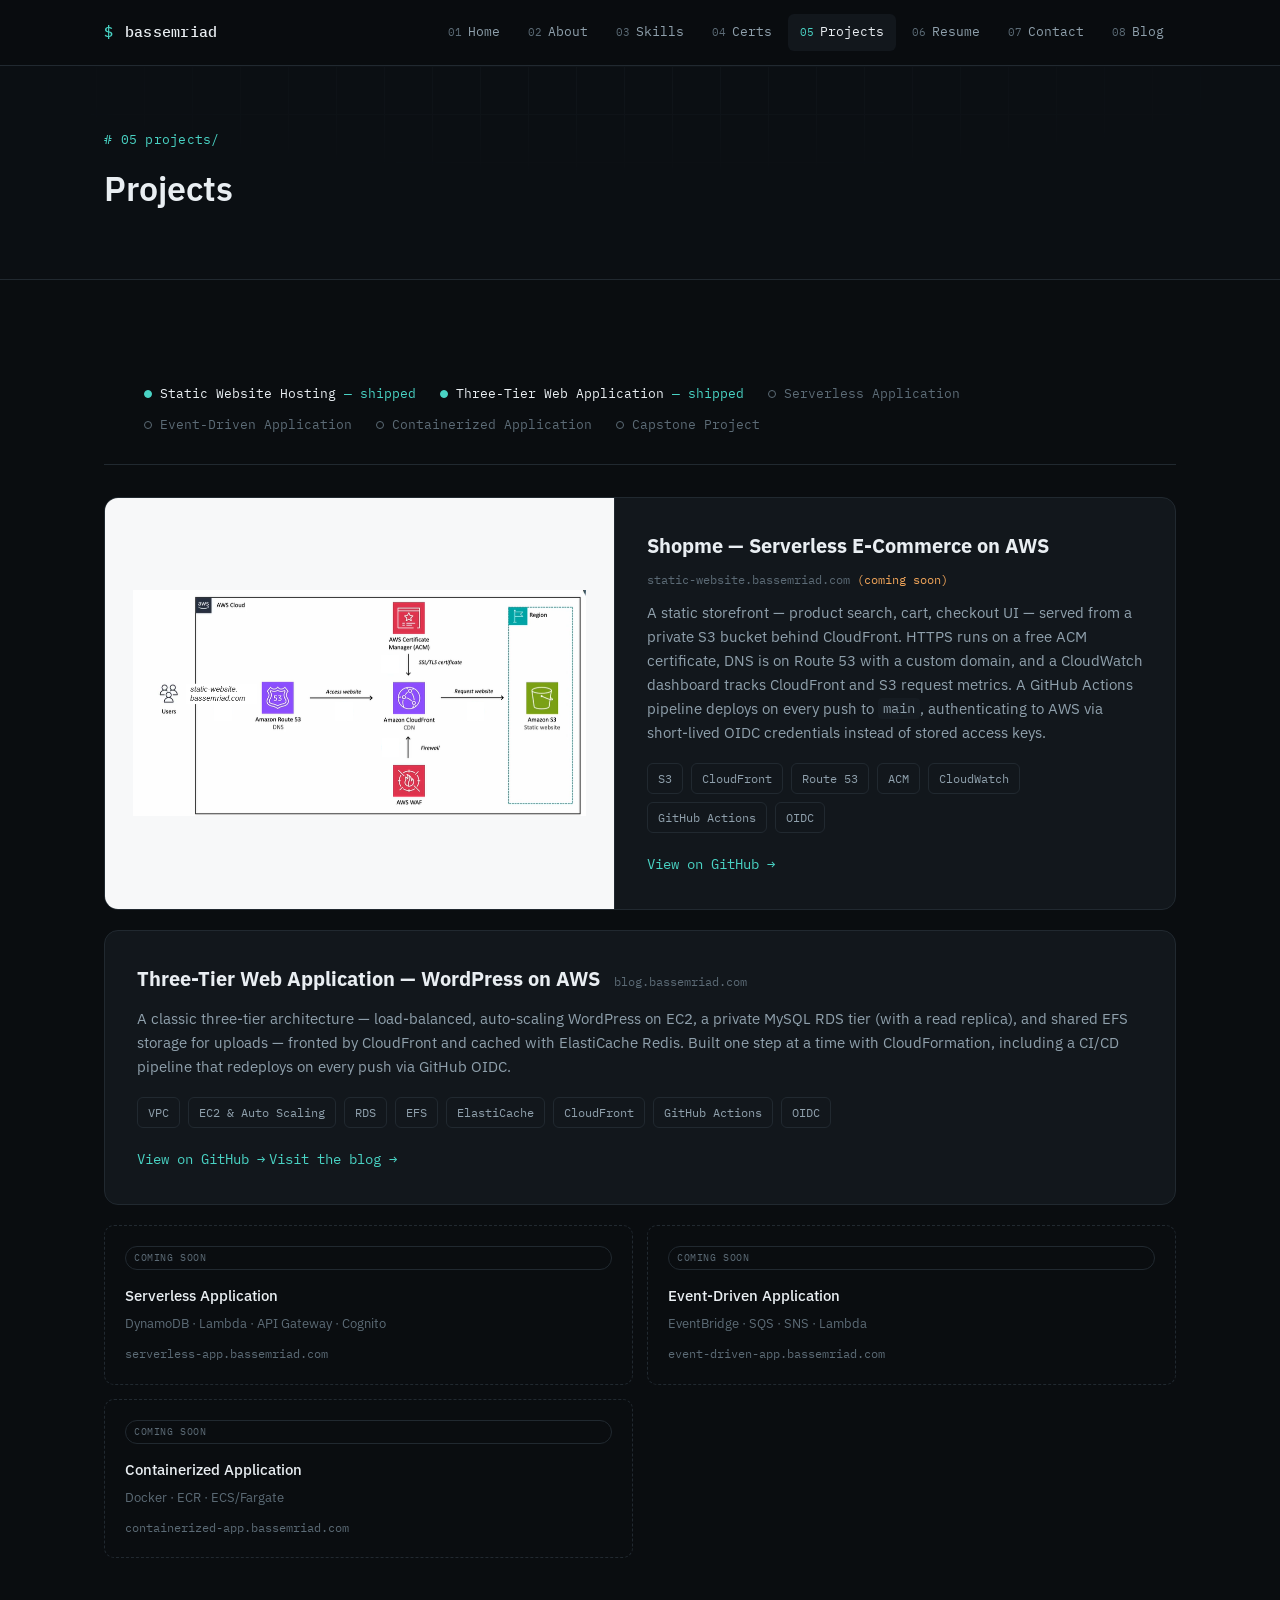
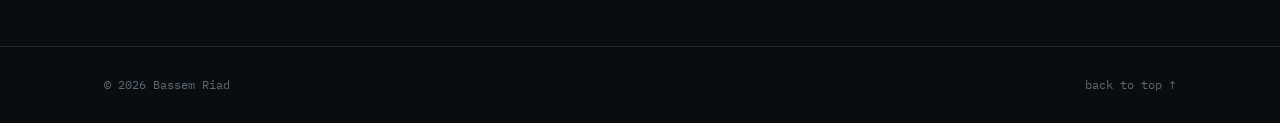
==== projects.html @ d6ad09d3 "Initial commit: personal portfolio site Multi-page portfolio (Home, About, Skills, Certs, Projects, " ====
<!DOCTYPE html>
<html lang="en">
<head>
<meta charset="UTF-8">
<meta name="viewport" content="width=device-width, initial-scale=1">
<title>Projects — Bassem Riad</title>
<meta name="description" content="Cloud projects built by Bassem Riad on AWS, one bootcamp milestone at a time.">
<link rel="preconnect" href="https://fonts.googleapis.com">
<link rel="preconnect" href="https://fonts.gstatic.com" crossorigin>
<link href="https://fonts.googleapis.com/css2?family=IBM+Plex+Mono:wght@400;500;600&family=IBM+Plex+Sans:wght@400;500;600;700&display=swap" rel="stylesheet">
<link rel="stylesheet" href="style.css">
</head>
<body>

<div class="skip"><a href="#main">Skip to content</a></div>

<header class="nav" id="siteNav">
  <div class="nav-inner">
    <a class="nav-brand" href="index.html"><span class="nav-brand-mono">$</span> bassemriad</a>
    <button class="nav-toggle" id="navToggle" aria-expanded="false" aria-controls="navLinks" aria-label="Toggle menu">
      <span></span><span></span><span></span>
    </button>
    <nav class="nav-links" id="navLinks">
      <a href="index.html"><em>01</em>Home</a>
      <a href="about.html"><em>02</em>About</a>
      <a href="skills.html"><em>03</em>Skills</a>
      <a href="certifications.html"><em>04</em>Certs</a>
      <a href="projects.html" class="active"><em>05</em>Projects</a>
      <a href="resume.html"><em>06</em>Resume</a>
      <a href="contact.html"><em>07</em>Contact</a>
      <a href="https://blog.bassemriad.com" target="_blank" rel="noopener"><em>08</em>Blog</a>
    </nav>
  </div>
</header>

<main id="main">

  <section class="page-header">
    <div class="hero-grid" aria-hidden="true"></div>
    <div class="wrap">
      <p class="eyebrow"># 05 projects/</p>
      <h1 class="section-title">Projects</h1>
    </div>
  </section>

  <section class="section">
    <div class="wrap">
      <ol class="roadmap-list">
        <li class="is-done"><span class="roadmap-dot"></span>Static Website Hosting <em>— shipped</em></li>
        <li class="is-done"><span class="roadmap-dot"></span>Three-Tier Web Application <em>— shipped</em></li>
        <li><span class="roadmap-dot"></span>Serverless Application</li>
        <li><span class="roadmap-dot"></span>Event-Driven Application</li>
        <li><span class="roadmap-dot"></span>Containerized Application</li>
        <li><span class="roadmap-dot"></span>Capstone Project</li>
      </ol>

      <article class="project-card project-card-featured">
        <div class="project-diagram project-diagram-aws" aria-hidden="true">
          <img src="assets/shopme-architecture.png" alt="" width="898" height="449" loading="lazy">
        </div>
        <div class="project-body">
          <div class="project-body-head">
            <h3>Shopme — Serverless E-Commerce on AWS</h3>
            <span class="subdomain">static-website.bassemriad.com <em>(coming soon)</em></span>
          </div>
          <p>
            A static storefront — product search, cart, checkout UI — served from
            a private S3 bucket behind CloudFront. HTTPS runs on a free ACM
            certificate, DNS is on Route&nbsp;53 with a custom domain, and a
            CloudWatch dashboard tracks CloudFront and S3 request metrics. A
            GitHub Actions pipeline deploys on every push to <code>main</code>,
            authenticating to AWS via short-lived OIDC credentials instead of
            stored access keys.
          </p>
          <div class="chips">
            <span>S3</span><span>CloudFront</span><span>Route 53</span><span>ACM</span>
            <span>CloudWatch</span><span>GitHub Actions</span><span>OIDC</span>
          </div>
          <div class="project-links">
            <a href="https://github.com/BassemRiad/serverless-ecommerce-aws" target="_blank" rel="noopener">View on GitHub →</a>
          </div>
        </div>
      </article>

      <article class="project-card project-card-featured">
        <div class="project-body">
          <div class="project-body-head">
            <h3>Three-Tier Web Application — WordPress on AWS</h3>
            <span class="subdomain">blog.bassemriad.com</span>
          </div>
          <p>
            A classic three-tier architecture — load-balanced, auto-scaling
            WordPress on EC2, a private MySQL RDS tier (with a read replica),
            and shared EFS storage for uploads — fronted by CloudFront and
            cached with ElastiCache Redis. Built one step at a time with
            CloudFormation, including a CI/CD pipeline that redeploys on
            every push via GitHub OIDC.
          </p>
          <div class="chips">
            <span>VPC</span><span>EC2 &amp; Auto Scaling</span><span>RDS</span>
            <span>EFS</span><span>ElastiCache</span><span>CloudFront</span>
            <span>GitHub Actions</span><span>OIDC</span>
          </div>
          <div class="project-links">
            <a href="https://github.com/BassemRiad/three-tier-web-app-aws" target="_blank" rel="noopener">View on GitHub →</a>
            <a href="https://blog.bassemriad.com" target="_blank" rel="noopener">Visit the blog →</a>
          </div>
        </div>
      </article>

      <div class="project-grid-minor">
        <div class="project-card-minor">
          <span class="soon">Coming soon</span>
          <h4>Serverless Application</h4>
          <p>DynamoDB · Lambda · API Gateway · Cognito</p>
          <span class="subdomain">serverless-app.bassemriad.com</span>
        </div>
        <div class="project-card-minor">
          <span class="soon">Coming soon</span>
          <h4>Event-Driven Application</h4>
          <p>EventBridge · SQS · SNS · Lambda</p>
          <span class="subdomain">event-driven-app.bassemriad.com</span>
        </div>
        <div class="project-card-minor">
          <span class="soon">Coming soon</span>
          <h4>Containerized Application</h4>
          <p>Docker · ECR · ECS/Fargate</p>
          <span class="subdomain">containerized-app.bassemriad.com</span>
        </div>
      </div>
    </div>
  </section>

</main>

<footer class="footer">
  <div class="wrap footer-inner">
    <span>© <span id="year"></span> Bassem Riad</span>
    <a href="#" class="footer-top">back to top ↑</a>
  </div>
</footer>

<script src="script.js"></script>
</body>
</html>
---- style.css ----
/* ---------- Tokens ---------- */
:root{
  --bg:#0A0D10;
  --bg-hero:#0B0F13;
  --panel:#12171C;
  --panel-2:#161C22;
  --border:#212930;
  --text:#E9EEF2;
  --text-dim:#8FA0AC;
  --text-faint:#5C6B76;
  --accent:#49D3C4;
  --accent-soft:rgba(73,211,196,.12);
  --accent-2:#F2A65A;
  --accent-2-soft:rgba(242,166,90,.14);
  --radius:10px;
  --maxw:1120px;
  --font-display:'IBM Plex Sans',system-ui,sans-serif;
  --font-body:'IBM Plex Sans',system-ui,sans-serif;
  --font-mono:'IBM Plex Mono',ui-monospace,SFMono-Regular,Consolas,monospace;
  color-scheme: dark;
}

/* ---------- Reset ---------- */
*,*::before,*::after{box-sizing:border-box}
html{scroll-behavior:smooth}
body{
  margin:0;
  background:var(--bg);
  color:var(--text);
  font-family:var(--font-body);
  font-size:16px;
  line-height:1.6;
  -webkit-font-smoothing:antialiased;
}
img{max-width:100%;display:block}
a{color:inherit;text-decoration:none}
h1,h2,h3,h4{font-family:var(--font-display);margin:0;text-wrap:balance}
p{margin:0}
ul{margin:0;padding:0;list-style:none}
button{font:inherit;color:inherit;background:none;border:0;cursor:pointer}
code{font-family:var(--font-mono);background:var(--panel-2);padding:.1em .4em;border-radius:4px;font-size:.9em}
:focus-visible{outline:2px solid var(--accent);outline-offset:2px}
@media (prefers-reduced-motion: reduce){
  html{scroll-behavior:auto}
  *,*::before,*::after{animation-duration:.001ms !important;transition-duration:.001ms !important}
}

.skip a{position:absolute;left:-999px;top:0;background:var(--accent);color:#04201c;padding:10px 16px;z-index:200}
.skip a:focus{left:16px;top:16px}

.wrap{max-width:var(--maxw);margin:0 auto;padding-inline:24px}

section{scroll-margin-top:76px}

/* ---------- Nav ---------- */
.nav{
  position:sticky;top:0;z-index:100;
  background:rgba(10,13,16,.78);
  backdrop-filter:blur(10px);
  border-bottom:1px solid var(--border);
}
.nav-inner{
  max-width:var(--maxw);margin:0 auto;padding:14px 24px;
  display:flex;align-items:center;justify-content:space-between;
}
.nav-brand{
  font-family:var(--font-mono);font-weight:500;letter-spacing:.02em;font-size:15px;
}
.nav-brand-mono{color:var(--accent);margin-right:2px}
.nav-links{display:flex;gap:4px}
.nav-links a{
  font-family:var(--font-mono);font-size:13px;color:var(--text-dim);
  padding:8px 12px;border-radius:6px;transition:color .15s, background .15s;
  display:flex;align-items:center;gap:6px;
}
.nav-links a em{font-style:normal;color:var(--text-faint);font-size:11px}
.nav-links a:hover,.nav-links a.active{color:var(--text);background:var(--panel)}
.nav-links a.active em{color:var(--accent)}

.nav-toggle{display:none;flex-direction:column;gap:4px;padding:8px}
.nav-toggle span{width:22px;height:2px;background:var(--text)}

/* ---------- Buttons ---------- */
.btn{
  display:inline-flex;align-items:center;gap:8px;
  padding:12px 22px;border-radius:8px;
  font-family:var(--font-mono);font-size:14px;font-weight:500;
  border:1px solid transparent;transition:transform .15s, background .15s, border-color .15s;
  white-space:nowrap;
}
.btn:hover{transform:translateY(-1px)}
.btn-primary{background:var(--accent);color:#04201c}
.btn-primary:hover{background:#5EDDCF}
.btn-ghost{border-color:var(--border);color:var(--text)}
.btn-ghost:hover{border-color:var(--accent);color:var(--accent)}

/* ---------- Eyebrow / section titles ---------- */
.eyebrow{
  font-family:var(--font-mono);font-size:13px;color:var(--accent);
  margin-bottom:10px;letter-spacing:.02em;
}
.section-title{font-size:clamp(26px,4vw,34px);font-weight:600;margin-bottom:28px}

.section{padding-block:88px}
.section-alt{background:var(--bg-hero)}

/* ---------- Page header (non-home pages) ---------- */
.page-header{
  position:relative;overflow:hidden;
  background:var(--bg-hero);
  border-bottom:1px solid var(--border);
  padding-block:64px 36px;
}
.page-header .hero-grid{opacity:.25}
.page-header .resume-head{margin-bottom:0}
.not-found{padding-block:96px}
.not-found-text{color:var(--text-dim);margin:14px 0 24px;max-width:48ch}

/* ---------- Home hub grid ---------- */
.hub-grid{display:grid;grid-template-columns:repeat(3,1fr);gap:18px}
.hub-card{
  display:flex;flex-direction:column;gap:8px;
  background:var(--panel);border:1px solid var(--border);border-radius:var(--radius);
  padding:24px;transition:border-color .2s, box-shadow .2s, transform .2s;
}
.hub-card:hover{
  border-color:var(--accent);transform:translateY(-3px);
  box-shadow:0 20px 40px -28px var(--accent-soft);
}
.hub-card:hover .hub-card-arrow{color:var(--accent)}
.hub-card-file{font-family:var(--font-mono);font-size:12px;color:var(--accent)}
.hub-card h3{font-size:18px}
.hub-card p{color:var(--text-dim);font-size:14px}
.hub-card-arrow{
  margin-top:auto;padding-top:6px;font-family:var(--font-mono);font-size:13px;
  color:var(--text-faint);transition:color .15s;
}

/* ---------- Live GitHub feed ---------- */
.github-feed{display:grid;grid-template-columns:repeat(3,1fr);gap:16px}
.github-feed-status{color:var(--text-faint);font-family:var(--font-mono);font-size:13px}
.github-feed-status a{color:var(--accent)}
.github-repo{
  display:flex;flex-direction:column;gap:8px;
  background:var(--panel);border:1px solid var(--border);border-radius:var(--radius);
  padding:20px;transition:border-color .2s, box-shadow .2s, transform .2s;
}
.github-repo:hover{
  border-color:var(--accent);transform:translateY(-3px);
  box-shadow:0 20px 40px -28px var(--accent-soft);
}
.github-repo-head{display:flex;align-items:baseline;justify-content:space-between;gap:8px}
.github-repo-head h3{font-family:var(--font-mono);font-size:14px;color:var(--text)}
.github-lang{font-family:var(--font-mono);font-size:11px;color:var(--accent-2)}
.github-repo p{color:var(--text-dim);font-size:13px;flex:1}
.github-repo-meta{font-family:var(--font-mono);font-size:11px;color:var(--text-faint)}

/* ---------- Hero ---------- */
.hero{
  position:relative;
  padding-block:120px 100px;
  overflow:hidden;
  background:var(--bg-hero);
  border-bottom:1px solid var(--border);
}
.hero-grid{
  position:absolute;inset:0;
  background-image:
    linear-gradient(var(--border) 1px, transparent 1px),
    linear-gradient(90deg, var(--border) 1px, transparent 1px);
  background-size:48px 48px;
  opacity:.35;
  mask-image:radial-gradient(ellipse 70% 60% at 50% 10%, black 0%, transparent 75%);
}
.hero-glow{
  position:absolute;inset:0;pointer-events:none;
  background:radial-gradient(480px circle at var(--mx,50%) var(--my,20%), var(--accent-soft), transparent 70%);
  transition:opacity .3s;
}
@media (max-width:900px){ .hero-glow{display:none} }

.eyebrow-typed{display:inline-flex;align-items:center;gap:2px}
.cursor{
  width:8px;height:16px;background:var(--accent);
  display:inline-block;animation:blink 1s step-end infinite;
}
@keyframes blink{0%,49%{opacity:1}50%,100%{opacity:0}}
.hero-inner{
  position:relative;
  display:grid;grid-template-columns:1.3fr 1fr;gap:56px;align-items:center;
}
.hero-copy h1{
  font-size:clamp(40px,6vw,64px);font-weight:700;letter-spacing:-.01em;line-height:1.05;
  margin-block:6px 8px;
}
.hero-role{
  font-family:var(--font-mono);color:var(--accent);font-size:18px;margin-bottom:18px;
}
.hero-tagline{color:var(--text-dim);font-size:17px;max-width:46ch;margin-bottom:32px}
.hero-actions{display:flex;gap:12px;flex-wrap:wrap}

.status-card{
  background:var(--panel);border:1px solid var(--border);border-radius:12px;
  padding:22px;
  animation:rise .6s ease both .1s;
  transition:border-color .2s, box-shadow .2s;
}
.status-card:hover{border-color:var(--accent);box-shadow:0 0 0 1px var(--accent-soft), 0 24px 48px -24px var(--accent-soft)}
.status-card-head{margin-bottom:16px}
.status-title{font-family:var(--font-mono);font-size:12px;letter-spacing:.08em;color:var(--text-dim)}
.status-facts div{
  display:flex;align-items:baseline;justify-content:space-between;gap:12px;
  font-size:14px;padding-block:11px;border-top:1px solid var(--border);
}
.status-facts div:first-child{border-top:0}
.status-facts dt{font-family:var(--font-mono);font-size:11px;color:var(--text-faint);text-transform:uppercase;letter-spacing:.04em}
.status-facts dd{margin:0;color:var(--text);text-align:right}

@keyframes rise{from{opacity:0;transform:translateY(10px)}to{opacity:1;transform:translateY(0)}}

/* ---------- About ---------- */
.about-grid{display:grid;grid-template-columns:1.6fr 1fr;gap:48px}
.about-bio{color:var(--text-dim);font-size:16px;max-width:64ch}
.about-facts{
  display:flex;flex-direction:column;gap:16px;
  border-left:1px solid var(--border);padding-left:24px;
}
.about-facts dt{font-family:var(--font-mono);font-size:11px;color:var(--text-faint);text-transform:uppercase;letter-spacing:.06em;margin-bottom:4px}
.about-facts dd{margin:0;font-size:15px}

/* ---------- Skills ---------- */
.skills-grid{display:grid;grid-template-columns:repeat(3,1fr);gap:18px}
.skill-card{
  background:var(--panel);border:1px solid var(--border);border-radius:var(--radius);
  padding:22px;
  transition:border-color .2s, box-shadow .2s, transform .2s;
}
.skill-card:hover{
  border-color:var(--accent);transform:translateY(-3px);
  box-shadow:0 20px 40px -28px var(--accent-soft);
}
.skill-card h3{font-size:15px;margin-bottom:14px;color:var(--text)}
.chips{display:flex;flex-wrap:wrap;gap:8px}
.chips span{
  font-family:var(--font-mono);font-size:12px;color:var(--text-dim);
  border:1px solid var(--border);border-radius:6px;padding:5px 10px;
  transition:border-color .15s, color .15s;
}
.skill-card:hover .chips span{border-color:var(--border)}
.chips span:hover{border-color:var(--accent);color:var(--text)}

/* ---------- Certifications ---------- */
.certs-intro{font-family:var(--font-mono);font-size:13px;color:var(--text-faint);margin-bottom:24px}
.cert-grid{display:grid;grid-template-columns:repeat(4,1fr);gap:18px}
.cert-card{
  display:flex;flex-direction:column;
  background:var(--panel);border:1px solid var(--border);border-radius:var(--radius);
  padding:24px;text-align:left;transition:border-color .15s, transform .15s;
}
.cert-card:hover{
  border-color:var(--accent-2);transform:translateY(-3px);
  box-shadow:0 20px 40px -28px var(--accent-2-soft);
}
.cert-badge{
  width:46px;height:46px;border-radius:9px;
  background:var(--accent-2-soft);color:var(--accent-2);
  display:flex;align-items:center;justify-content:center;
  font-family:var(--font-mono);font-weight:600;font-size:12px;margin-bottom:16px;
}
.cert-card h3{font-size:15px;line-height:1.35;margin-bottom:6px}
.cert-issuer{font-family:var(--font-mono);font-size:12px;color:var(--text-faint)}
.cert-verify{
  margin-top:16px;padding-top:14px;border-top:1px solid var(--border);
  font-family:var(--font-mono);font-size:12px;color:var(--accent-2);
}

/* ---------- Projects ---------- */
.project-card-featured{
  display:grid;grid-template-columns:1fr 1.1fr;gap:0;
  background:var(--panel);border:1px solid var(--border);border-radius:14px;
  overflow:hidden;margin-bottom:20px;
  transition:border-color .2s, box-shadow .2s;
}
.project-card-featured:hover{
  border-color:var(--accent);
  box-shadow:0 28px 56px -32px var(--accent-soft);
}
.project-diagram{
  background:var(--panel-2);display:flex;align-items:center;justify-content:center;
  padding:28px;border-right:1px solid var(--border);
}
.project-diagram svg,.project-diagram img{width:100%;height:auto}
.project-diagram-aws{background:#F7F8F9}
.project-card-featured:has(.project-body:only-child){grid-template-columns:1fr}
.roadmap-list{
  display:flex;flex-wrap:wrap;gap:10px 24px;
  margin-bottom:32px;padding-bottom:28px;border-bottom:1px solid var(--border);
}
.roadmap-list li{
  display:flex;align-items:center;gap:8px;
  font-family:var(--font-mono);font-size:13px;color:var(--text-faint);
}
.roadmap-list li.is-done{color:var(--text)}
.roadmap-list em{font-style:normal;color:var(--accent)}
.roadmap-dot{width:8px;height:8px;border-radius:50%;border:1.5px solid var(--text-faint);flex:none}
.roadmap-list li.is-done .roadmap-dot{background:var(--accent);border-color:var(--accent)}

.project-body{padding:32px}
.project-body-head{display:flex;flex-wrap:wrap;align-items:baseline;gap:8px 14px;margin-bottom:12px}
.project-body h3{font-size:20px}
.project-body p{color:var(--text-dim);font-size:15px;margin-bottom:18px}
.subdomain{
  font-family:var(--font-mono);font-size:12px;color:var(--text-faint);
  white-space:nowrap;
}
.subdomain em{font-style:normal;color:var(--accent-2)}
.project-links{margin-top:18px}
.project-links a{
  font-family:var(--font-mono);font-size:14px;color:var(--accent);
  border-bottom:1px solid transparent;
}
.project-links a:hover{border-color:var(--accent)}

.project-grid-minor{display:grid;grid-template-columns:repeat(2,1fr);gap:14px}
.project-card-minor{
  border:1px dashed var(--border);border-radius:var(--radius);
  padding:20px;display:flex;flex-direction:column;gap:6px;
}
.project-card-minor h4{font-size:15px;font-weight:500;color:var(--text);margin-top:8px}
.project-card-minor p{font-size:13px;color:var(--text-faint);margin:0}
.project-card-minor .subdomain{margin-top:4px}
.soon{
  font-family:var(--font-mono);font-size:10px;letter-spacing:.06em;text-transform:uppercase;
  color:var(--text-faint);border:1px solid var(--border);padding:3px 8px;border-radius:20px;
}

/* ---------- Resume ---------- */

.resume-head{display:flex;align-items:center;justify-content:space-between;gap:20px;margin-bottom:32px;flex-wrap:wrap}
.resume-head .section-title{margin-bottom:0}
.timeline{display:grid;grid-template-columns:1fr 1fr;gap:48px}
.timeline-kicker{
  font-family:var(--font-mono);font-size:13px;color:var(--text-faint);
  text-transform:uppercase;letter-spacing:.06em;margin-bottom:20px;
}
.timeline-item{
  display:grid;grid-template-columns:120px 1fr;gap:18px;
  padding-block:16px;border-top:1px solid var(--border);
}
.timeline-item:first-of-type{border-top:0}
.timeline-date{font-family:var(--font-mono);font-size:12px;color:var(--accent);padding-top:3px}
.timeline-content h4{font-size:16px;margin-bottom:8px}
.timeline-content h4 span{font-weight:400;color:var(--text-faint);font-size:14px}
.timeline-content ul{display:flex;flex-direction:column;gap:6px}
.timeline-content li{
  color:var(--text-dim);font-size:14px;padding-left:16px;position:relative;
}
.timeline-content li::before{content:"—";position:absolute;left:0;color:var(--text-faint)}
.resume-note{
  margin-top:28px;font-family:var(--font-mono);font-size:12px;color:var(--text-faint);
  border-top:1px solid var(--border);padding-top:18px;
}

/* ---------- Contact ---------- */
.contact-wrap{display:grid;grid-template-columns:1fr 1fr;gap:56px;align-items:start}
.contact-intro{color:var(--text-dim);font-size:16px;margin-bottom:28px;max-width:40ch}
.social-list{display:flex;flex-direction:column;gap:4px}
.social-list a{
  font-family:var(--font-mono);font-size:15px;padding-block:10px;
  border-top:1px solid var(--border);color:var(--text-dim);
  display:flex;align-items:center;justify-content:space-between;
}
.social-list a:hover{color:var(--accent)}

.contact-form{
  background:var(--panel);border:1px solid var(--border);border-radius:var(--radius);
  padding:28px;display:flex;flex-direction:column;gap:6px;
}
.contact-form label{font-family:var(--font-mono);font-size:12px;color:var(--text-dim);margin-top:14px}
.contact-form input,.contact-form textarea{
  background:var(--panel-2);border:1px solid var(--border);border-radius:7px;
  color:var(--text);padding:11px 12px;font-family:var(--font-body);font-size:14px;
  resize:vertical;
}
.contact-form input:focus,.contact-form textarea:focus{border-color:var(--accent)}
.contact-form button{margin-top:20px}
.contact-status{font-family:var(--font-mono);font-size:13px;color:var(--accent);min-height:18px;margin-top:12px}
.contact-fineprint{font-size:12px;color:var(--text-faint);margin-top:6px}

/* ---------- Footer ---------- */
.footer{border-top:1px solid var(--border);padding-block:28px}
.footer-inner{
  display:flex;justify-content:space-between;flex-wrap:wrap;gap:8px;
  font-family:var(--font-mono);font-size:12px;color:var(--text-faint);
}
.footer-top{color:var(--text-faint);transition:color .15s}
.footer-top:hover{color:var(--accent)}

/* ---------- Scroll reveal ---------- */
.reveal{opacity:0;transform:translateY(16px);transition:opacity .5s ease, transform .5s ease}
.reveal.in{opacity:1;transform:translateY(0)}

/* ---------- Responsive ---------- */
@media (max-width:900px){
  .hero-inner{grid-template-columns:1fr}
  .about-grid,.contact-wrap{grid-template-columns:1fr}
  .about-facts{border-left:0;border-top:1px solid var(--border);padding-left:0;padding-top:20px;flex-direction:row;flex-wrap:wrap;gap:24px}
  .skills-grid{grid-template-columns:repeat(2,1fr)}
  .cert-grid{grid-template-columns:repeat(2,1fr)}
  .hub-grid{grid-template-columns:repeat(2,1fr)}
  .project-card-featured{grid-template-columns:1fr}
  .project-diagram{border-right:0;border-bottom:1px solid var(--border)}
  .project-grid-minor{grid-template-columns:1fr}
  .timeline{grid-template-columns:1fr;gap:36px}
}
@media (max-width:640px){
  .nav-links{
    position:absolute;top:100%;left:0;right:0;
    flex-direction:column;background:var(--bg);
    border-bottom:1px solid var(--border);
    padding:8px;gap:0;display:none;
  }
  .nav-links.open{display:flex}
  .nav-links a{padding:12px}
  .nav-toggle{display:flex}
  .skills-grid,.cert-grid,.hub-grid{grid-template-columns:1fr}
  .project-body-head{flex-direction:column;align-items:flex-start;gap:4px}
  .hero{padding-block:96px 72px}
  .section{padding-block:64px}
  .timeline-item{grid-template-columns:1fr}
}
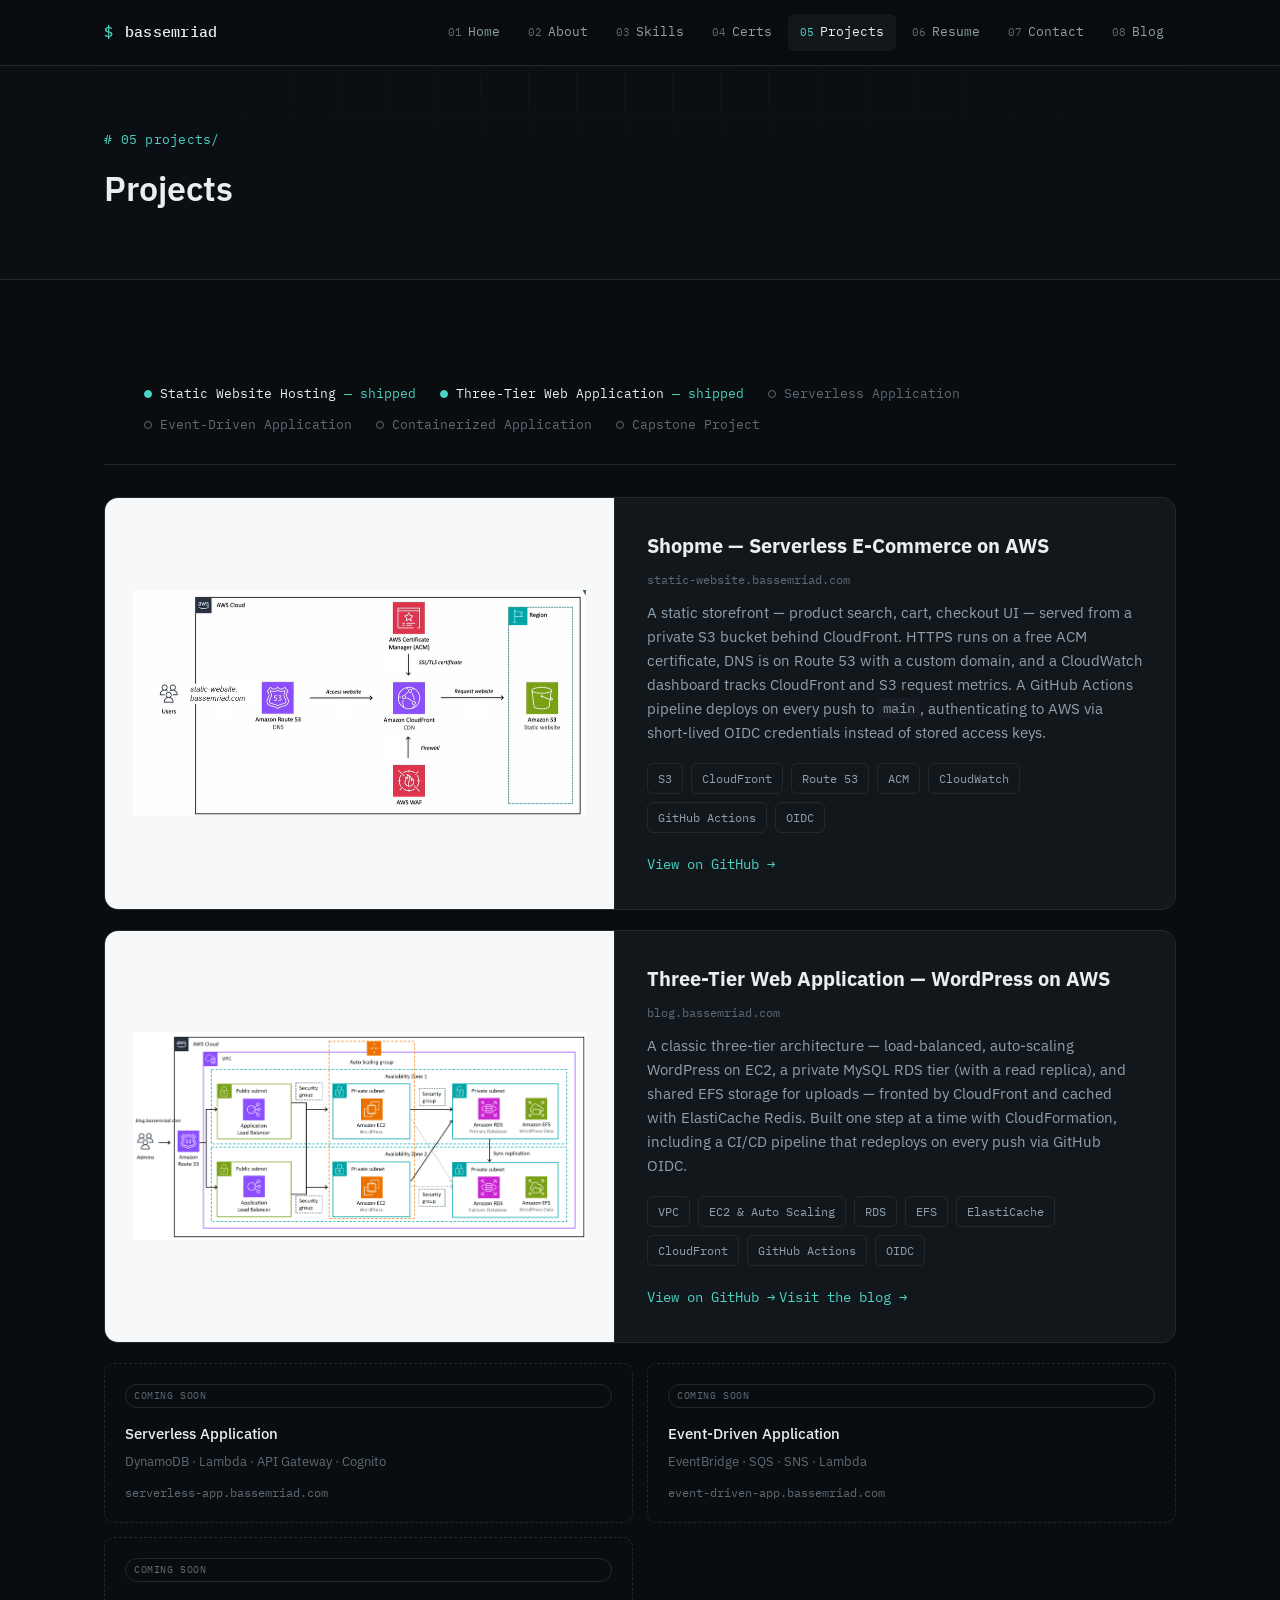
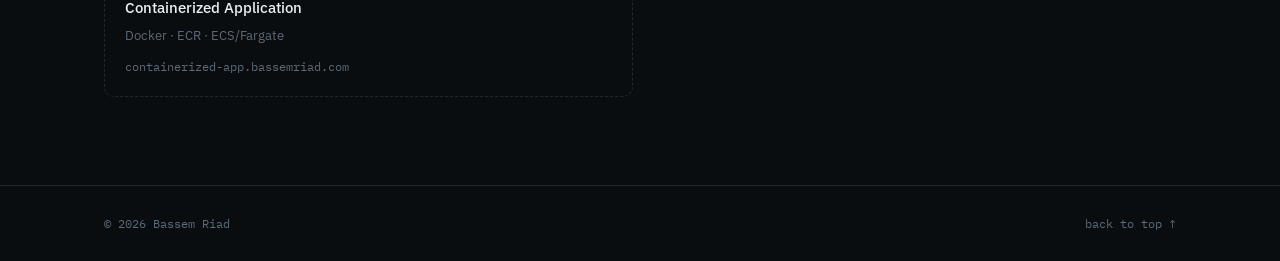
==== commit 537254cf: "Promote both shipped projects to full featured cards Shopme and the Three-Tier WordPress app are bot" ====
--- a/projects.html
+++ b/projects.html
@@ -61,7 +61,7 @@
         <div class="project-body">
           <div class="project-body-head">
             <h3>Shopme — Serverless E-Commerce on AWS</h3>
-            <span class="subdomain">static-website.bassemriad.com <em>(coming soon)</em></span>
+            <span class="subdomain">static-website.bassemriad.com</span>
           </div>
           <p>
             A static storefront — product search, cart, checkout UI — served from
@@ -83,6 +83,9 @@
       </article>
 
       <article class="project-card project-card-featured">
+        <div class="project-diagram project-diagram-aws" aria-hidden="true">
+          <img src="assets/three-tier-architecture.png" alt="" width="1907" height="876" loading="lazy">
+        </div>
         <div class="project-body">
           <div class="project-body-head">
             <h3>Three-Tier Web Application — WordPress on AWS</h3>
--- a/style.css
+++ b/style.css
@@ -291,7 +291,6 @@
 }
 .project-diagram svg,.project-diagram img{width:100%;height:auto}
 .project-diagram-aws{background:#F7F8F9}
-.project-card-featured:has(.project-body:only-child){grid-template-columns:1fr}
 .roadmap-list{
   display:flex;flex-wrap:wrap;gap:10px 24px;
   margin-bottom:32px;padding-bottom:28px;border-bottom:1px solid var(--border);
